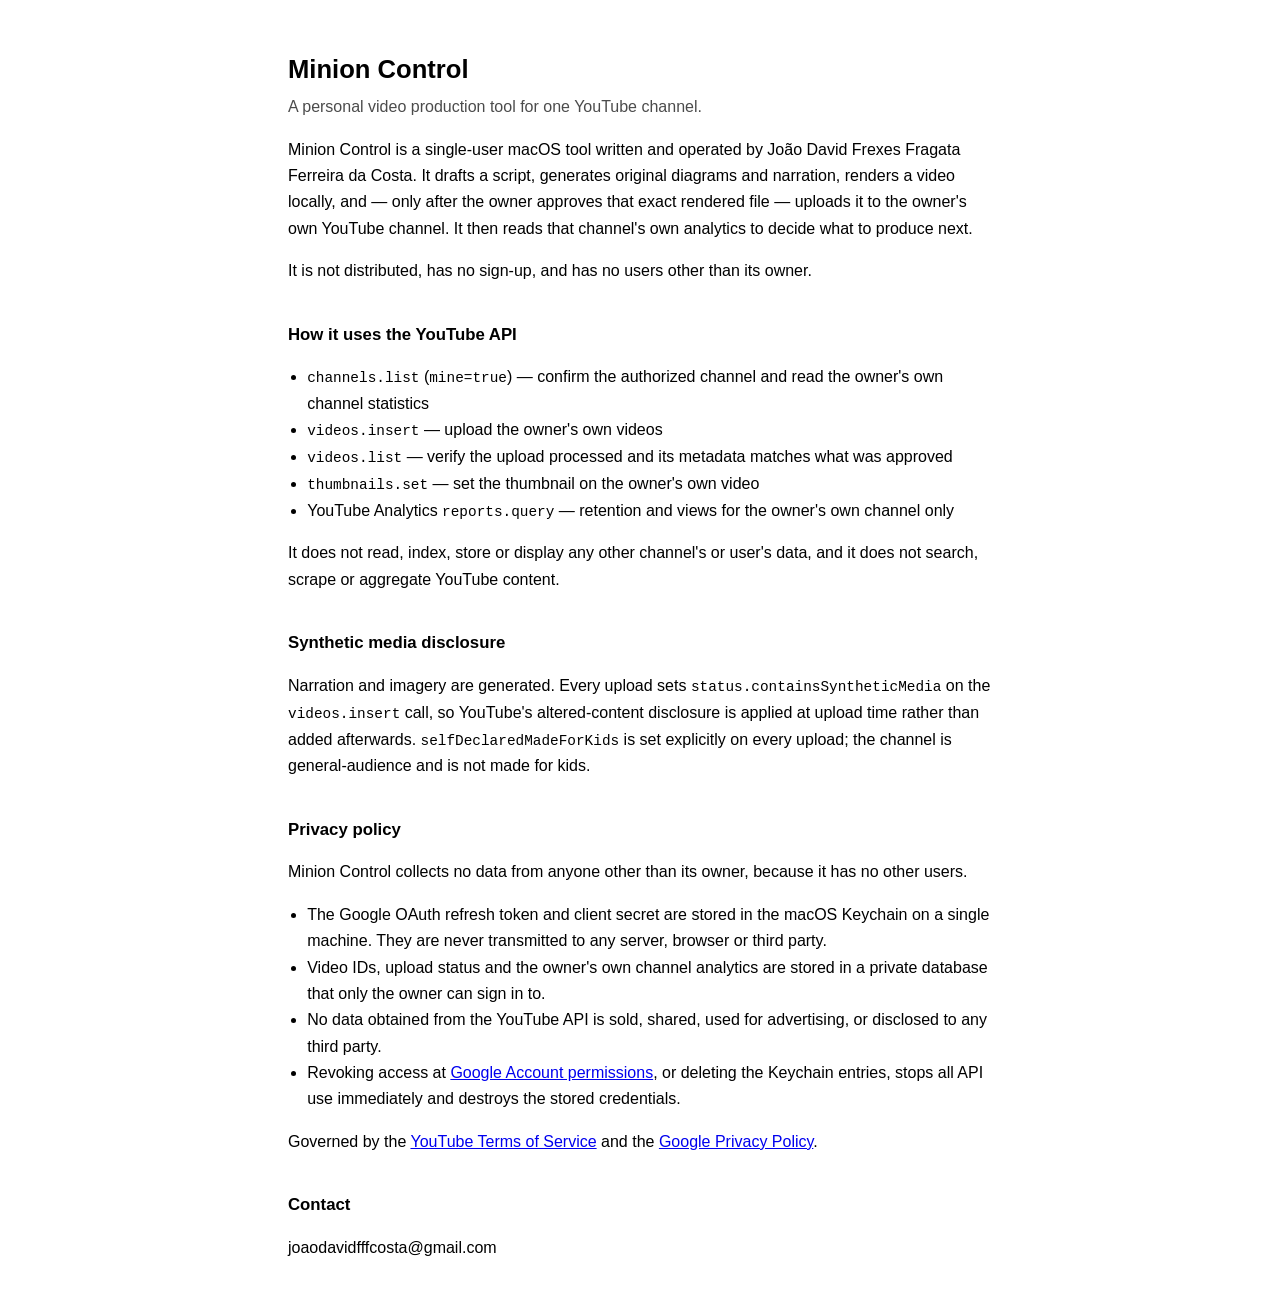
==== index.html @ e2324c0e "Public description and privacy policy for the Minion Control API client Co-Authored-By: Claude Opus " ====
<!doctype html>
<meta charset="utf-8">
<meta name="viewport" content="width=device-width,initial-scale=1">
<title>Minion Control</title>
<style>
  :root { color-scheme: light dark; }
  body { max-width: 44rem; margin: 3rem auto; padding: 0 1.25rem;
         font: 16px/1.65 -apple-system, BlinkMacSystemFont, "Segoe UI", sans-serif; }
  h1 { font-size: 1.6rem; margin-bottom: .25rem; }
  h2 { font-size: 1.05rem; margin-top: 2.25rem; }
  .sub { opacity: .7; margin-top: 0; }
  ul { padding-left: 1.2rem; }
  code { font-size: .9em; }
</style>

<h1>Minion Control</h1>
<p class="sub">A personal video production tool for one YouTube channel.</p>

<p>Minion Control is a single-user macOS tool written and operated by João David Frexes
Fragata Ferreira da Costa. It drafts a script, generates original diagrams and narration,
renders a video locally, and — only after the owner approves that exact rendered file —
uploads it to the owner's own YouTube channel. It then reads that channel's own analytics
to decide what to produce next.</p>

<p>It is not distributed, has no sign-up, and has no users other than its owner.</p>

<h2>How it uses the YouTube API</h2>
<ul>
  <li><code>channels.list</code> (<code>mine=true</code>) — confirm the authorized channel and read the owner's own channel statistics</li>
  <li><code>videos.insert</code> — upload the owner's own videos</li>
  <li><code>videos.list</code> — verify the upload processed and its metadata matches what was approved</li>
  <li><code>thumbnails.set</code> — set the thumbnail on the owner's own video</li>
  <li>YouTube Analytics <code>reports.query</code> — retention and views for the owner's own channel only</li>
</ul>

<p>It does not read, index, store or display any other channel's or user's data, and it
does not search, scrape or aggregate YouTube content.</p>

<h2>Synthetic media disclosure</h2>
<p>Narration and imagery are generated. Every upload sets
<code>status.containsSyntheticMedia</code> on the <code>videos.insert</code> call, so
YouTube's altered-content disclosure is applied at upload time rather than added
afterwards. <code>selfDeclaredMadeForKids</code> is set explicitly on every upload; the
channel is general-audience and is not made for kids.</p>

<h2>Privacy policy</h2>
<p>Minion Control collects no data from anyone other than its owner, because it has no
other users.</p>
<ul>
  <li>The Google OAuth refresh token and client secret are stored in the macOS Keychain on
      a single machine. They are never transmitted to any server, browser or third party.</li>
  <li>Video IDs, upload status and the owner's own channel analytics are stored in a
      private database that only the owner can sign in to.</li>
  <li>No data obtained from the YouTube API is sold, shared, used for advertising, or
      disclosed to any third party.</li>
  <li>Revoking access at <a href="https://myaccount.google.com/permissions">Google Account
      permissions</a>, or deleting the Keychain entries, stops all API use immediately and
      destroys the stored credentials.</li>
</ul>

<p>Governed by the
<a href="https://www.youtube.com/t/terms">YouTube Terms of Service</a> and the
<a href="https://policies.google.com/privacy">Google Privacy Policy</a>.</p>

<h2>Contact</h2>
<p>joaodavidfffcosta@gmail.com</p>
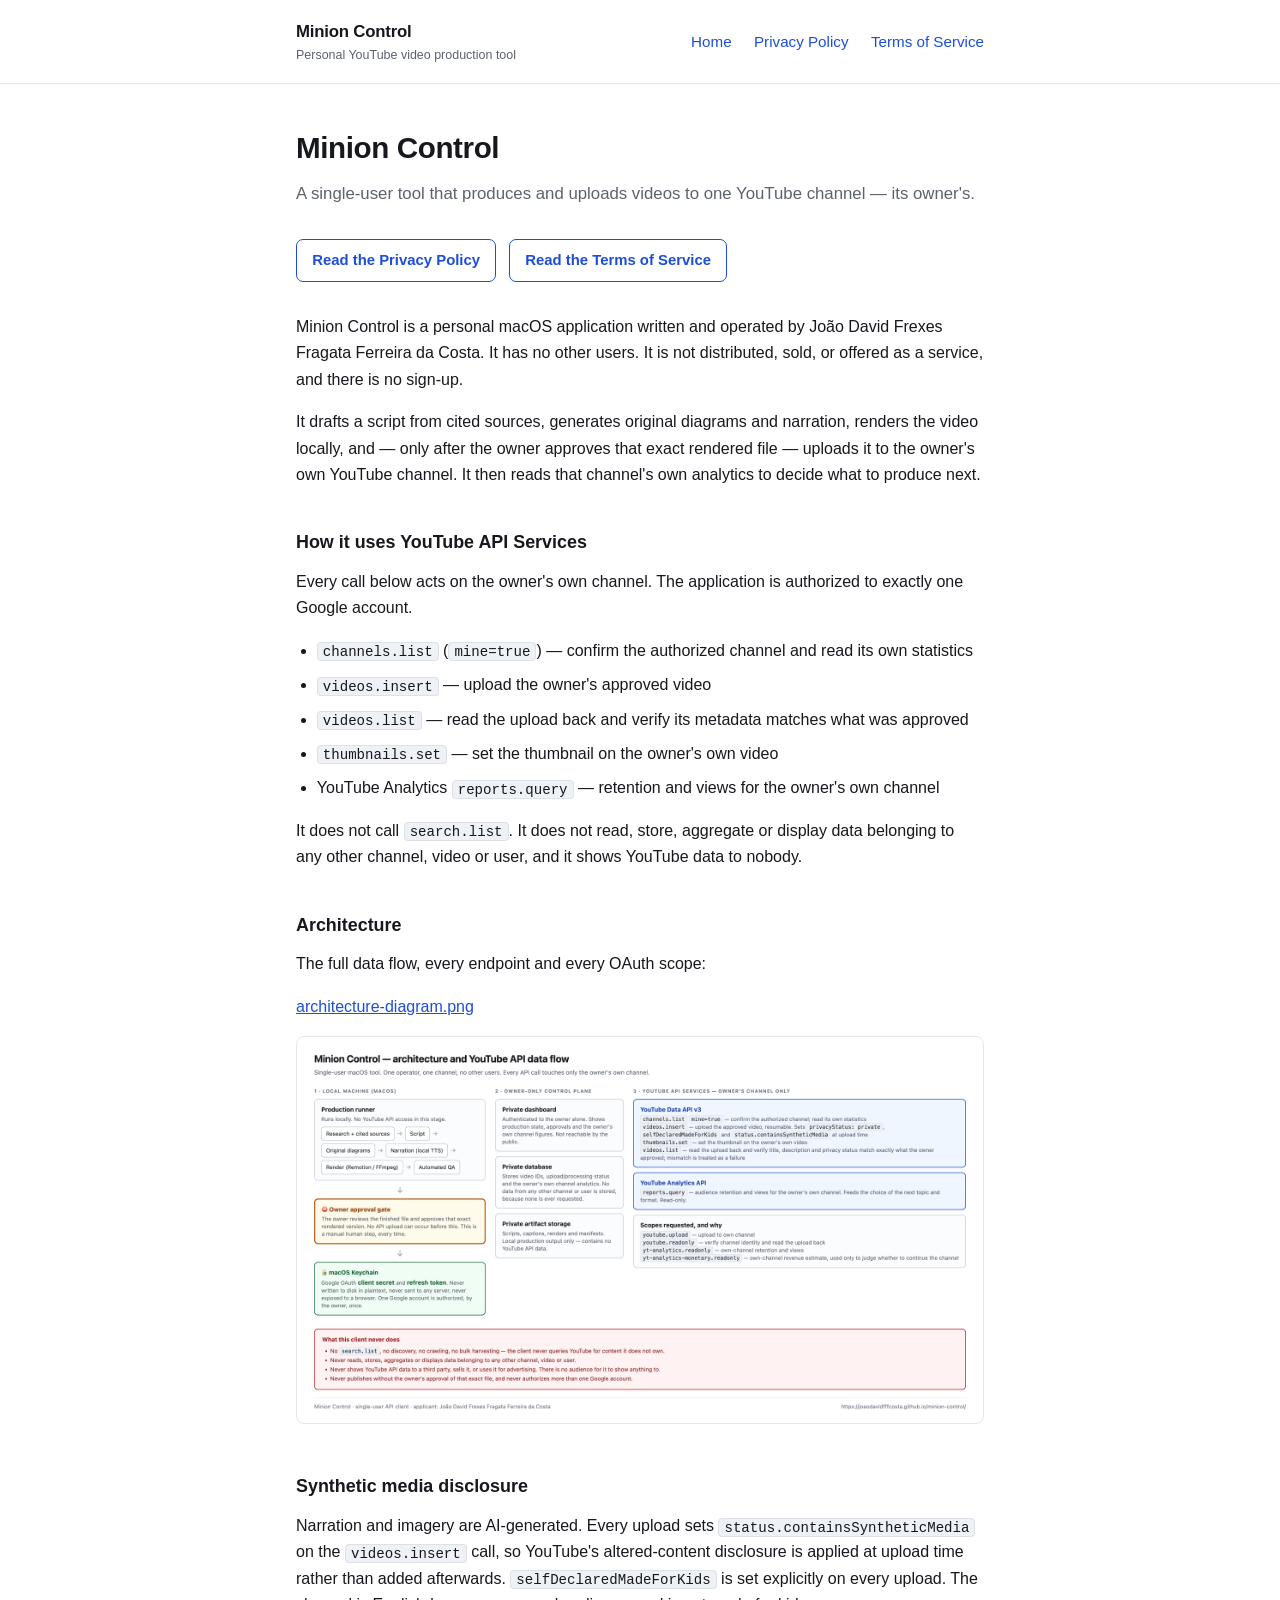
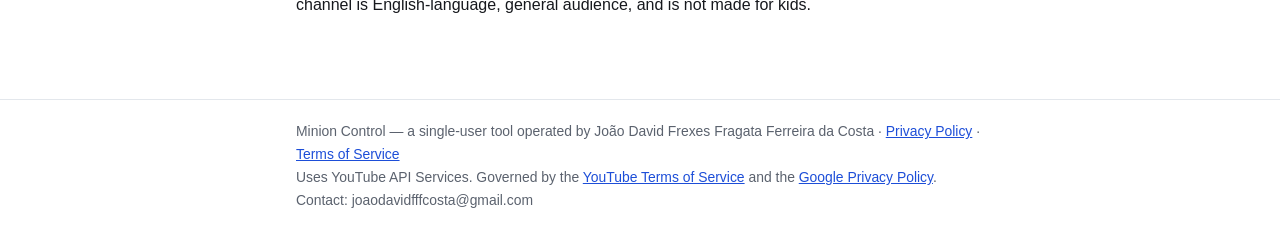
==== commit 67fcc325: "Add privacy policy, terms of service and architecture diagram pages Co-Authored-By: Claude Opus 5 <n" ====
--- a/index.html
+++ b/index.html
@@ -1,66 +1,55 @@
-<!doctype html>
-<meta charset="utf-8">
-<meta name="viewport" content="width=device-width,initial-scale=1">
-<title>Minion Control</title>
-<style>
-  :root { color-scheme: light dark; }
-  body { max-width: 44rem; margin: 3rem auto; padding: 0 1.25rem;
-         font: 16px/1.65 -apple-system, BlinkMacSystemFont, "Segoe UI", sans-serif; }
-  h1 { font-size: 1.6rem; margin-bottom: .25rem; }
-  h2 { font-size: 1.05rem; margin-top: 2.25rem; }
-  .sub { opacity: .7; margin-top: 0; }
-  ul { padding-left: 1.2rem; }
-  code { font-size: .9em; }
-</style>
+<!doctype html><meta charset="utf-8"><meta name="viewport" content="width=device-width,initial-scale=1">
+<title>Minion Control — personal YouTube production tool</title><link rel="stylesheet" href="style.css">
+<header><div class="wrap">
+  <div class="brand">Minion Control<span>Personal YouTube video production tool</span></div>
+  <nav><a href="./">Home</a><a href="privacy.html">Privacy Policy</a><a href="terms.html">Terms of Service</a></nav>
+</div></header>
+<main><div class="wrap">
+<h1>Minion Control</h1>
+<p class="lede">A single-user tool that produces and uploads videos to one YouTube channel — its owner's.</p>
 
-<h1>Minion Control</h1>
-<p class="sub">A personal video production tool for one YouTube channel.</p>
+<div class="policy-links">
+  <a href="privacy.html">Read the Privacy Policy</a>
+  <a href="terms.html">Read the Terms of Service</a>
+</div>
 
-<p>Minion Control is a single-user macOS tool written and operated by João David Frexes
-Fragata Ferreira da Costa. It drafts a script, generates original diagrams and narration,
-renders a video locally, and — only after the owner approves that exact rendered file —
-uploads it to the owner's own YouTube channel. It then reads that channel's own analytics
-to decide what to produce next.</p>
+<p>Minion Control is a personal macOS application written and operated by João David Frexes
+Fragata Ferreira da Costa. It has no other users. It is not distributed, sold, or offered as
+a service, and there is no sign-up.</p>
 
-<p>It is not distributed, has no sign-up, and has no users other than its owner.</p>
+<p>It drafts a script from cited sources, generates original diagrams and narration, renders
+the video locally, and — only after the owner approves that exact rendered file — uploads it
+to the owner's own YouTube channel. It then reads that channel's own analytics to decide what
+to produce next.</p>
 
-<h2>How it uses the YouTube API</h2>
+<h2>How it uses YouTube API Services</h2>
+<p>Every call below acts on the owner's own channel. The application is authorized to exactly
+one Google account.</p>
 <ul>
-  <li><code>channels.list</code> (<code>mine=true</code>) — confirm the authorized channel and read the owner's own channel statistics</li>
-  <li><code>videos.insert</code> — upload the owner's own videos</li>
-  <li><code>videos.list</code> — verify the upload processed and its metadata matches what was approved</li>
+  <li><code>channels.list</code> (<code>mine=true</code>) — confirm the authorized channel and read its own statistics</li>
+  <li><code>videos.insert</code> — upload the owner's approved video</li>
+  <li><code>videos.list</code> — read the upload back and verify its metadata matches what was approved</li>
   <li><code>thumbnails.set</code> — set the thumbnail on the owner's own video</li>
-  <li>YouTube Analytics <code>reports.query</code> — retention and views for the owner's own channel only</li>
+  <li>YouTube Analytics <code>reports.query</code> — retention and views for the owner's own channel</li>
 </ul>
+<p>It does not call <code>search.list</code>. It does not read, store, aggregate or display
+data belonging to any other channel, video or user, and it shows YouTube data to nobody.</p>
 
-<p>It does not read, index, store or display any other channel's or user's data, and it
-does not search, scrape or aggregate YouTube content.</p>
+<h2>Architecture</h2>
+<p>The full data flow, every endpoint and every OAuth scope:</p>
+<p><a href="architecture-diagram.png">architecture-diagram.png</a></p>
+<p><a href="architecture-diagram.png"><img src="architecture-diagram.png" alt="Minion Control architecture and YouTube API data flow" style="max-width:100%;border:1px solid #e3e7ec;border-radius:8px"></a></p>
 
 <h2>Synthetic media disclosure</h2>
-<p>Narration and imagery are generated. Every upload sets
-<code>status.containsSyntheticMedia</code> on the <code>videos.insert</code> call, so
-YouTube's altered-content disclosure is applied at upload time rather than added
-afterwards. <code>selfDeclaredMadeForKids</code> is set explicitly on every upload; the
-channel is general-audience and is not made for kids.</p>
-
-<h2>Privacy policy</h2>
-<p>Minion Control collects no data from anyone other than its owner, because it has no
-other users.</p>
-<ul>
-  <li>The Google OAuth refresh token and client secret are stored in the macOS Keychain on
-      a single machine. They are never transmitted to any server, browser or third party.</li>
-  <li>Video IDs, upload status and the owner's own channel analytics are stored in a
-      private database that only the owner can sign in to.</li>
-  <li>No data obtained from the YouTube API is sold, shared, used for advertising, or
-      disclosed to any third party.</li>
-  <li>Revoking access at <a href="https://myaccount.google.com/permissions">Google Account
-      permissions</a>, or deleting the Keychain entries, stops all API use immediately and
-      destroys the stored credentials.</li>
-</ul>
-
-<p>Governed by the
-<a href="https://www.youtube.com/t/terms">YouTube Terms of Service</a> and the
-<a href="https://policies.google.com/privacy">Google Privacy Policy</a>.</p>
-
-<h2>Contact</h2>
-<p>joaodavidfffcosta@gmail.com</p>
+<p>Narration and imagery are AI-generated. Every upload sets
+<code>status.containsSyntheticMedia</code> on the <code>videos.insert</code> call, so YouTube's
+altered-content disclosure is applied at upload time rather than added afterwards.
+<code>selfDeclaredMadeForKids</code> is set explicitly on every upload. The channel is
+English-language, general audience, and is not made for kids.</p>
+</div></main>
+<footer><div class="wrap">
+  Minion Control — a single-user tool operated by João David Frexes Fragata Ferreira da Costa ·
+  <a href="privacy.html">Privacy Policy</a> · <a href="terms.html">Terms of Service</a><br>
+  Uses YouTube API Services. Governed by the <a href="https://www.youtube.com/t/terms">YouTube Terms of Service</a>
+  and the <a href="https://policies.google.com/privacy">Google Privacy Policy</a>. Contact: joaodavidfffcosta@gmail.com
+</div></footer>
--- a/style.css
+++ b/style.css
@@ -0,0 +1,29 @@
+:root{--bg:#fff;--fg:#16181d;--mut:#5b626e;--line:#e3e7ec;--accent:#1d4ed8;--card:#f7f9fb}
+*{box-sizing:border-box;margin:0;padding:0}
+body{background:var(--bg);color:var(--fg);font:16px/1.65 -apple-system,BlinkMacSystemFont,"Segoe UI",Helvetica,sans-serif}
+.wrap{max-width:46rem;margin:0 auto;padding:0 1.5rem}
+header{border-bottom:1px solid var(--line);padding:1.1rem 0;margin-bottom:2.5rem}
+header .wrap{display:flex;align-items:center;justify-content:space-between;gap:1rem;flex-wrap:wrap}
+.brand{font-weight:700;font-size:1.05rem;letter-spacing:-.2px}
+.brand span{display:block;font-weight:400;font-size:.78rem;color:var(--mut);letter-spacing:0}
+nav{display:flex;gap:1.4rem}
+nav a{color:var(--accent);text-decoration:none;font-size:.95rem;font-weight:500}
+nav a:hover{text-decoration:underline}
+main{padding-bottom:4rem}
+h1{font-size:1.85rem;letter-spacing:-.4px;margin-bottom:.4rem}
+.lede{color:var(--mut);font-size:1.05rem;margin-bottom:2rem}
+h2{font-size:1.12rem;margin:2.2rem 0 .7rem;padding-top:.3rem}
+h3{font-size:.98rem;margin:1.5rem 0 .5rem}
+p{margin-bottom:1rem}
+ul{margin:0 0 1rem 1.3rem}
+li{margin-bottom:.5rem}
+code{font:.88em ui-monospace,SFMono-Regular,Menlo,monospace;background:#eef1f5;border:1px solid #dde2e9;border-radius:4px;padding:.5px 5px}
+a{color:var(--accent)}
+.card{background:var(--card);border:1px solid var(--line);border-radius:10px;padding:1.1rem 1.3rem;margin:1.5rem 0}
+.card h2{margin-top:0}
+.policy-links{display:flex;gap:.8rem;flex-wrap:wrap;margin:1.4rem 0 2rem}
+.policy-links a{display:inline-block;border:1.5px solid var(--accent);border-radius:7px;
+  padding:.5rem .95rem;text-decoration:none;font-weight:600;font-size:.93rem}
+.upd{color:var(--mut);font-size:.87rem;border-top:1px solid var(--line);padding-top:1rem;margin-top:2.5rem}
+footer{border-top:1px solid var(--line);padding:1.3rem 0 2.5rem;color:var(--mut);font-size:.87rem}
+footer a{color:var(--accent)}
